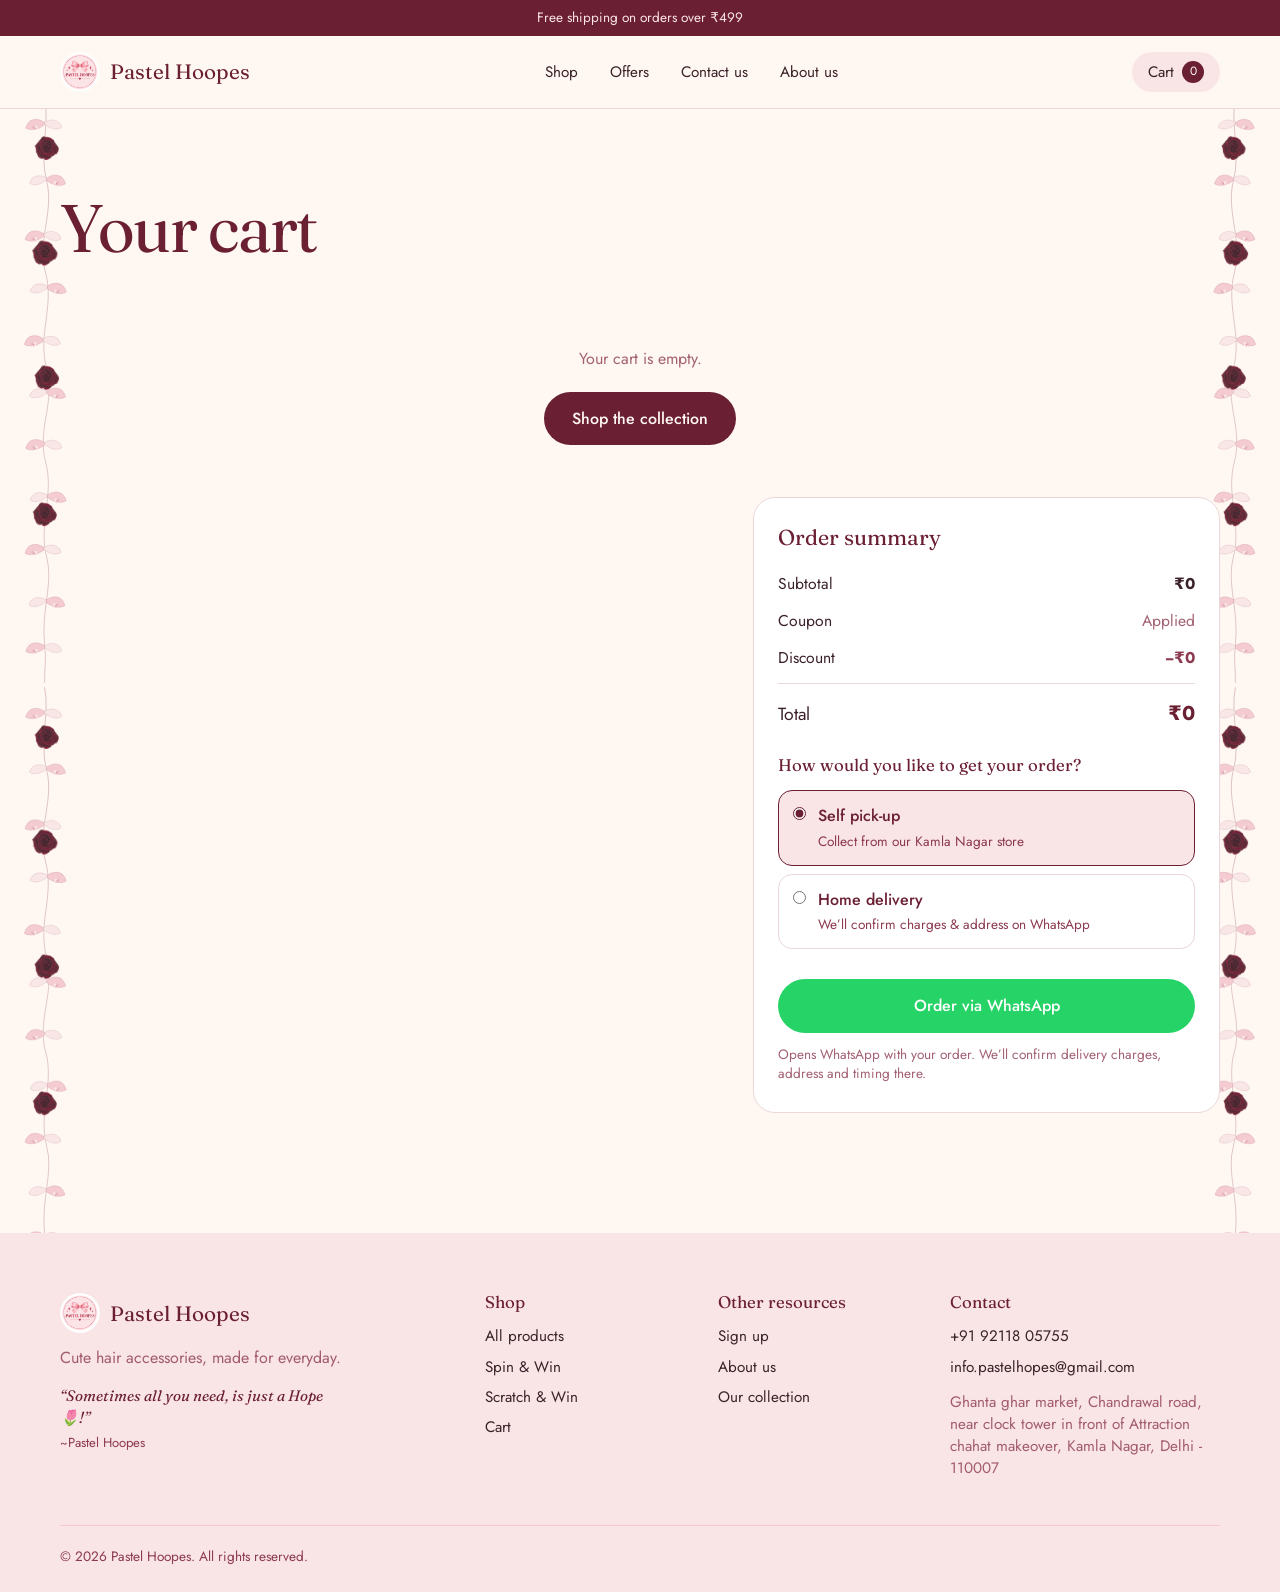
==== pages/cart.html @ f8c473ca "Cart page made" ====
<!DOCTYPE html>
<html lang="en">
<head>
  <meta charset="UTF-8">
  <meta name="viewport" content="width=device-width, initial-scale=1">
  <title>Cart | Pastel Hoopes</title>
  <meta name="description" content="Your cart — order via WhatsApp.">
  <link rel="icon" href="../public/images/logo.png">
  <link rel="preconnect" href="https://fonts.googleapis.com">
  <link rel="preconnect" href="https://fonts.gstatic.com" crossorigin>
  <link href="https://fonts.googleapis.com/css2?family=Fraunces:ital,opsz,wght@0,9..144,400;0,9..144,600;1,9..144,400&family=Jost:wght@400;500&display=swap" rel="stylesheet">
  <link rel="stylesheet" href="../css/style.css">
  <link rel="stylesheet" href="../css/decor.css">
</head>
<body>

  <div class="topbar" aria-live="polite">
    <div class="topbar-track">
      <span class="topbar-msg is-active">Free shipping on orders over ₹499</span>
      <span class="topbar-msg">Buy products worth ₹399, Get 1 Free product</span>
    </div>
  </div>

  <header class="nav">
    <div class="container nav-inner">
      <a href="products.html" class="brand"><img src="../public/images/logo.png" alt="Pastel Hoopes logo"><span>Pastel Hoopes</span></a>
      <nav id="menu" class="menu" aria-label="Main">
        <a href="products.html#shop">Shop</a>
        <a href="products.html#offers">Offers</a>
        <a href="products.html#contact">Contact us</a>
        <a href="products.html#about">About us</a>
      </nav>
      <div class="nav-actions">
        <a href="cart.html" class="cart-link" aria-label="Cart" aria-current="page">Cart <span id="cart-count" class="badge">0</span></a>
        <button id="menu-toggle" class="menu-toggle" aria-label="Open menu" aria-expanded="false">☰</button>
      </div>
    </div>
  </header>

  <main>
    <section class="section cart-page">
      <div class="container" id="cart-root">
        <div class="section-head">
          <h1>Your cart</h1>
        </div>

        <!-- EMPTY -->
        <div id="cart-empty" class="cart-empty" hidden>
          <p class="muted">Your cart is empty.</p>
          <a href="products.html#shop" class="btn btn-primary">Shop the collection</a>
        </div>

        <!-- FILLED -->
        <div id="cart-filled" class="cart-layout" hidden>
          <div class="cart-list-wrap">
            <div id="cart-items" class="cart-items"></div>
          </div>

          <aside class="cart-summary">
            <h2>Order summary</h2>

            <div class="summary-row">
              <span>Subtotal</span>
              <strong id="cart-subtotal">₹0</strong>
            </div>
            <div class="summary-row" id="cart-coupon-row" hidden>
              <span>Coupon <em id="cart-coupon-code"></em></span>
              <span class="muted">Applied</span>
            </div>
            <div class="summary-row summary-discount" id="cart-discount-row" hidden>
              <span>Discount</span>
              <strong id="cart-discount">−₹0</strong>
            </div>
            <div class="summary-row summary-total">
              <span>Total</span>
              <strong id="cart-total">₹0</strong>
            </div>

            <fieldset class="fulfillment">
              <legend>How would you like to get your order?</legend>
              <label class="fulfill-option">
                <input type="radio" name="fulfillment" value="pickup" checked>
                <span>
                  <strong>Self pick-up</strong>
                  <small>Collect from our Kamla Nagar store</small>
                </span>
              </label>
              <label class="fulfill-option">
                <input type="radio" name="fulfillment" value="delivery">
                <span>
                  <strong>Home delivery</strong>
                  <small>We’ll confirm charges &amp; address on WhatsApp</small>
                </span>
              </label>
            </fieldset>

            <button type="button" id="order-whatsapp" class="btn btn-primary btn-wa">
              Order via WhatsApp
            </button>
            <p class="muted small cart-note">Opens WhatsApp with your order. We’ll confirm delivery charges, address and timing there.</p>
          </aside>
        </div>
      </div>
    </section>
  </main>

  <footer class="footer">
    <div class="container footer-grid">
      <div>
        <a href="products.html" class="brand"><img src="../public/images/logo.png" alt=""><span>Pastel Hoopes</span></a>
        <p class="muted">Cute hair accessories, made for everyday.</p>
        <p class="footer-quote">“Sometimes all you need, is just a Hope 🌷!” <span class="footer-quote-attr">~Pastel Hoopes</span></p>
      </div>
      <div>
        <h3>Shop</h3>
        <a href="products.html#shop">All products</a>
        <a href="products.html#offers">Spin &amp; Win</a>
        <a href="products.html#offers">Scratch &amp; Win</a>
        <a href="cart.html">Cart</a>
      </div>
      <div>
        <h3>Other resources</h3>
        <a href="products.html">Sign up</a>
        <a href="products.html#about">About us</a>
        <a href="products.html#shop">Our collection</a>
      </div>
      <div class="footer-contact">
        <h3>Contact</h3>
        <p><a href="tel:+919211805755">+91 92118 05755</a></p>
        <p><a href="mailto:info.pastelhopes@gmail.com">info.pastelhopes@gmail.com</a></p>
        <p class="muted footer-address">Ghanta ghar market, Chandrawal road, near clock tower in front of Attraction chahat makeover, Kamla Nagar, Delhi - 110007</p>
      </div>
    </div>
    <div class="container copyright">© <span id="year"></span> Pastel Hoopes. All rights reserved.</div>
  </footer>

  <script src="../js/cart.js"></script>
  <script>
  document.getElementById("year").textContent = new Date().getFullYear();
  (function () {
    var menu = document.getElementById("menu");
    var toggle = document.getElementById("menu-toggle");
    if (toggle && menu) {
      toggle.addEventListener("click", function () {
        var open = menu.classList.toggle("open");
        toggle.setAttribute("aria-expanded", open);
      });
    }
    var msgs = Array.prototype.slice.call(document.querySelectorAll(".topbar-msg"));
    if (msgs.length < 2) return;
    var i = 0;
    setInterval(function () {
      var cur = msgs[i];
      var next = msgs[(i + 1) % msgs.length];
      cur.classList.remove("is-active");
      cur.classList.add("is-leaving");
      next.classList.remove("is-leaving");
      next.classList.add("is-active");
      setTimeout(function () { cur.classList.remove("is-leaving"); }, 400);
      i = (i + 1) % msgs.length;
    }, 3500);
  })();
  </script>
</body>
</html>
---- css/style.css ----
/* ========== Pastel Hoopes: main styles ========== */
:root {
  --blush: #F9E4E6;
  --pastel: #F4C6CF;
  --cream: #FFF8F2;
  --burgundy: #6B1F33;
  --burgundy-soft: #8C3A4F;
  --text: #3B2229;
  --line: #EBD6D8;
  --radius: 22px;
  --serif: "Fraunces", Georgia, serif;
  --sans: "Jost", system-ui, sans-serif;
}
* { box-sizing: border-box; margin: 0; padding: 0; }
html { scroll-behavior: smooth; scroll-padding-top: 80px; }
body { font-family: var(--sans); background: var(--cream); color: var(--text); line-height: 1.6; -webkit-font-smoothing: antialiased; }
img { max-width: 100%; display: block; }
a { color: inherit; text-decoration: none; }
button { font: inherit; cursor: pointer; border: 0; background: none; color: inherit; }
:focus-visible { outline: 2px solid var(--burgundy); outline-offset: 3px; }
.container { width: min(1160px, 92%); margin-inline: auto; }
.section { padding: 80px 0; }
.muted { color: var(--burgundy-soft); opacity: .8; }
h1, h2, h3 { font-family: var(--serif); color: var(--burgundy); font-weight: 400; line-height: 1.15; }
h1 { font-size: clamp(2.4rem, 5.5vw, 4.2rem); letter-spacing: -.02em; }
h2 { font-size: clamp(1.7rem, 3.2vw, 2.4rem); }

/* Buttons */
.btn { display: inline-block; padding: 14px 28px; border-radius: 999px; font-weight: 500; transition: transform .2s, background .2s, color .2s; }
.btn:hover { transform: translateY(-2px); }
.btn-primary { background: var(--burgundy); color: var(--cream); }
.btn-primary:hover { background: var(--burgundy-soft); }
.btn-ghost { border: 1.5px solid var(--burgundy); color: var(--burgundy); }
.btn-ghost:hover { background: var(--burgundy); color: var(--cream); }
.btn-light { background: var(--cream); color: var(--burgundy); }

/* Top bar + nav */
.topbar {
  background: var(--burgundy); color: var(--blush); text-align: center;
  font-size: .85rem; padding: 0; height: 36px; overflow: hidden; position: relative;
}
.topbar-track { position: relative; height: 100%; }
.topbar-msg {
  position: absolute; inset: 0; display: flex; align-items: center; justify-content: center;
  padding: 0 12px; white-space: nowrap;
  transform: translateX(110%); opacity: 0; pointer-events: none;
  transition: transform .32s cubic-bezier(.25,.8,.25,1), opacity .28s ease;
}
.topbar-msg.is-active {
  transform: translateX(0); opacity: 1; pointer-events: auto;
}
.topbar-msg.is-leaving {
  transform: translateX(-110%); opacity: 0;
}
.nav { position: sticky; top: 0; z-index: 50; background: rgba(255,248,242,.9); backdrop-filter: blur(10px); border-bottom: 1px solid var(--line); }
.nav-inner { display: flex; align-items: center; justify-content: space-between; height: 72px; gap: 20px; }
.brand { display: flex; align-items: center; gap: 10px; font-family: var(--serif); font-size: 1.3rem; color: var(--burgundy); }
.brand img { width: 40px; height: 40px; border-radius: 50%; }
.menu { display: flex; gap: 32px; }
.menu a { position: relative; font-size: .95rem; }
.menu a::after { content: ""; position: absolute; left: 0; bottom: -4px; width: 0; height: 1.5px; background: var(--burgundy); transition: width .25s; }
.menu a:hover::after { width: 100%; }
.nav-actions { display: flex; align-items: center; gap: 12px; }
.cart-link { display: flex; align-items: center; gap: 8px; padding: 8px 16px; border-radius: 999px; background: var(--blush); font-size: .95rem; }
.badge { background: var(--burgundy); color: var(--cream); font-size: .75rem; min-width: 22px; height: 22px; border-radius: 999px; display: grid; place-items: center; }
.menu-toggle { display: none; font-size: 1.5rem; color: var(--burgundy); }

/* Hero */
.hero { background: linear-gradient(180deg, var(--blush), var(--cream)); padding: 90px 0 70px; overflow: hidden; }
.hero-grid { display: grid; grid-template-columns: 1.2fr .8fr; gap: 50px; align-items: center; }
.lead { font-size: 1.15rem; max-width: 480px; margin: 22px 0 32px; }
.hero-cta { display: flex; flex-wrap: wrap; gap: 14px; }
.hero-art img { width: min(380px, 100%); margin-inline: auto; border-radius: 50%; box-shadow: 0 30px 60px rgba(107,31,51,.15); animation: float 6s ease-in-out infinite; }
@keyframes float { 50% { transform: translateY(-12px); } }

/* Spin banner */
.spin-banner { padding: 10px 0 0; }
.spin-inner { display: flex; align-items: center; gap: 28px; background: var(--burgundy); color: var(--cream); border-radius: 30px; padding: 36px 44px; }
.spin-inner h2 { color: var(--cream); margin-bottom: 6px; }
.spin-text { flex: 1; max-width: 560px; }
.spin-text p { color: var(--blush); }
.wheel-icon { width: 84px; height: 84px; flex-shrink: 0; border-radius: 50%; border: 4px solid var(--cream);
  background: conic-gradient(var(--pastel) 0 25%, var(--cream) 0 50%, var(--blush) 0 75%, var(--burgundy-soft) 0); animation: spin 10s linear infinite; }
@keyframes spin { to { transform: rotate(360deg); } }

/* Filters + grid */
.section-head { display: flex; justify-content: space-between; align-items: baseline; flex-wrap: wrap; gap: 8px; margin-bottom: 24px; }
.filters { display: flex; flex-wrap: wrap; gap: 10px; margin-bottom: 36px; }
.chip { padding: 10px 22px; border-radius: 999px; border: 1.5px solid var(--line); background: #fff; font-size: .95rem; transition: all .2s; }
.chip:hover { border-color: var(--burgundy); }
.chip.active { background: var(--burgundy); border-color: var(--burgundy); color: var(--cream); }
.grid { display: grid; grid-template-columns: repeat(4, 1fr); gap: 28px; }
.card { background: #fff; border-radius: var(--radius); overflow: hidden; border: 1px solid var(--line); display: flex; flex-direction: column; transition: transform .3s, box-shadow .3s; }
.card:hover { transform: translateY(-4px); box-shadow: 0 18px 40px rgba(107,31,51,.1); }
.card-img { aspect-ratio: 1; background: var(--blush); overflow: hidden; position: relative; }
.card-img img { width: 100%; height: 100%; object-fit: cover; transition: transform .5s; }
.card:hover .card-img img { transform: scale(1.05); }
.tag { position: absolute; top: 12px; left: 12px; background: var(--cream); color: var(--burgundy); font-size: .75rem; padding: 4px 12px; border-radius: 999px; }
.card-body { padding: 18px 20px 20px; display: flex; flex-direction: column; gap: 4px; flex: 1; }
.card-cat { font-size: .8rem; color: var(--burgundy-soft); }
.card-name { font-family: var(--serif); font-size: 1.1rem; color: var(--burgundy); }
.card-foot { display: flex; align-items: center; justify-content: space-between; margin-top: auto; padding-top: 12px; }
.price { font-weight: 500; font-size: 1.05rem; }
.add-btn { padding: 9px 18px; border-radius: 999px; background: var(--blush); color: var(--burgundy); font-size: .9rem; transition: all .2s; }
.add-btn:hover { background: var(--burgundy); color: var(--cream); }
.add-btn.added { background: var(--burgundy); color: var(--cream); }

/* Offer */
.offer-wrap { padding-top: 20px; }
.offer { background: var(--blush); border-radius: 30px; padding: 56px; display: flex; align-items: center; justify-content: space-between; gap: 30px; flex-wrap: wrap; }
.offer p { margin-top: 10px; max-width: 520px; }
.offer strong { background: var(--cream); padding: 2px 10px; border-radius: 8px; color: var(--burgundy); }

/* Footer */
.footer { background: var(--blush); padding: 60px 0 24px; margin-top: 40px; }
.footer-grid { display: grid; grid-template-columns: 2fr 1fr 1fr 1.4fr; gap: 40px; }
.footer-contact p { margin-bottom: 6px; font-size: .95rem; }
.footer-address { font-size: .88rem; line-height: 1.45; }
.footer-grid h3 { font-size: 1.05rem; margin-bottom: 12px; }
.footer-grid a:not(.brand) { display: block; margin-bottom: 6px; font-size: .95rem; }
.footer-grid a:not(.brand):hover { color: var(--burgundy); text-decoration: underline; }
.footer .muted { margin-top: 12px; }
.copyright { margin-top: 40px; padding-top: 20px; border-top: 1px solid var(--pastel); font-size: .85rem; color: var(--burgundy-soft); }

/* Toast */
.toast { position: fixed; bottom: 24px; left: 50%; transform: translate(-50%, 30px); background: var(--burgundy); color: var(--cream); padding: 12px 24px; border-radius: 999px; opacity: 0; pointer-events: none; transition: all .3s; z-index: 100; }
.toast.show { opacity: 1; transform: translate(-50%, 0); }

/* Responsive */
@media (max-width: 960px) { .grid { grid-template-columns: repeat(3, 1fr); } }
@media (max-width: 720px) {
  .grid { grid-template-columns: repeat(2, 1fr); gap: 16px; }
  .hero { padding: 56px 0 40px; }
  .hero-grid { grid-template-columns: 1fr; }
  .hero-art { order: -1; }
  .hero-art img { width: 160px; }
  .menu { display: none; position: absolute; top: 72px; left: 0; right: 0; flex-direction: column; gap: 0; background: var(--cream); border-bottom: 1px solid var(--line); padding: 8px 4%; }
  .menu.open { display: flex; }
  .menu a { padding: 14px 0; }
  .menu-toggle { display: block; }
  .spin-inner { flex-direction: column; text-align: center; padding: 32px 24px; }
  .offer { padding: 36px 26px; }
  .footer-grid { grid-template-columns: 1fr 1fr; }
  .footer-grid > div:first-child { grid-column: 1 / -1; }
  .card-foot { flex-direction: column; align-items: stretch; gap: 10px; }
  .section { padding: 56px 0; }
}
@media (prefers-reduced-motion: reduce) { * { animation: none !important; transition: none !important; } html { scroll-behavior: auto; } }

/* About + Contact */
.info-grid { display: grid; grid-template-columns: 1fr 1.4fr; gap: 40px; align-items: start; }
.contact { background: var(--blush); }
.contact-cards { display: grid; grid-template-columns: repeat(3, 1fr); gap: 20px; margin-top: 28px; }
.contact-cards > div { background: var(--cream); border-radius: var(--radius); padding: 28px; }
.contact-cards h3 { font-size: 1.05rem; margin-bottom: 8px; }
.contact-cards a:hover { text-decoration: underline; color: var(--burgundy); }
@media (max-width: 720px) { .info-grid, .contact-cards { grid-template-columns: 1fr; } }

/* Nav sign-up button */
.nav-signup { padding: 9px 22px; border: 0; font-size: .95rem; }
@media (max-width: 520px) { .brand span { display: none; } .nav-signup { padding: 8px 16px; } .nav-actions { gap: 8px; } }

/* ===== Hero artwork: flowers (left) + hair products (right) ===== */
.hero .hero-art { position: relative; width: 100%; aspect-ratio: 666 / 520; }
.hero .hero-art img { display: none; }   /* logo removed from the hero (it's still in the navbar and footer) */
.hero .hero-art::before { content: ""; position: absolute; z-index: 2; left: 4%; right: auto; top: auto; bottom: 0; height: 100%; aspect-ratio: 705 / 1100; /* flowers */
  background: url("../public/images/burgundy-flowers.png") center bottom / contain no-repeat;
  transform-origin: 50% 100%; animation: sway 8s ease-in-out infinite; }
.hero .hero-art::after { content: ""; position: absolute; z-index: 0; right: 0; left: 20%; bottom: 10%; width: 90%; aspect-ratio: 900 / 401; /* products */
  background: url("../public/images/hair-products.png") center / contain no-repeat; filter: drop-shadow(0 14px 22px rgba(107,31,51,.18)); }
@keyframes sway { 50% { transform: rotate(2.5deg); } }

@media (min-width: 961px) {
  .hero-grid { grid-template-columns: 1fr 1.5fr; }
  .hero h1 { font-size: clamp(2.3rem, 4.2vw, 3.7rem); }
}
@media (max-width: 960px) {
  .hero-grid { grid-template-columns: 1fr; }
  .hero .hero-art { order: -1; max-width: 560px; margin-inline: auto; }
}


/* Qty stepper on product cards */
.qty-stepper {
  display: inline-flex; align-items: center; gap: 0;
  border: 1.5px solid var(--burgundy); border-radius: 999px; overflow: hidden;
  background: var(--cream);
}
.qty-btn {
  width: 34px; height: 34px; display: grid; place-items: center;
  font-size: 1.15rem; line-height: 1; color: var(--burgundy); font-weight: 500;
  transition: background .15s, color .15s;
}
.qty-btn:hover { background: var(--burgundy); color: var(--cream); }
.qty-val {
  min-width: 28px; text-align: center; font-weight: 500; font-size: .95rem;
  color: var(--burgundy); padding: 0 2px;
}

/* ========== Cart page ========== */
.cart-page h1 { margin-bottom: 8px; }
.cart-empty { text-align: center; padding: 48px 16px 24px; }
.cart-empty .btn { margin-top: 20px; }

.cart-layout {
  display: grid;
  grid-template-columns: 1.4fr 1fr;
  gap: 40px;
  align-items: start;
  margin-top: 28px;
}

.cart-items { display: flex; flex-direction: column; gap: 16px; }

.cart-item {
  display: grid;
  grid-template-columns: 96px 1fr;
  gap: 16px;
  padding: 16px;
  background: #fff;
  border: 1px solid var(--line);
  border-radius: var(--radius);
}
.cart-item-img {
  width: 96px; height: 96px; border-radius: 16px; overflow: hidden;
  background: var(--blush);
}
.cart-item-img img { width: 100%; height: 100%; object-fit: cover; }
.cart-item-name {
  font-family: var(--serif); font-size: 1.05rem; font-weight: 400;
  color: var(--burgundy); line-height: 1.3; margin-bottom: 4px;
}
.cart-item-unit { font-size: .9rem; color: var(--burgundy-soft); margin-bottom: 10px; }
.cart-item-row {
  display: flex; align-items: center; gap: 14px; flex-wrap: wrap;
}
.cart-item-line { font-weight: 500; color: var(--text); margin-left: auto; }
.cart-remove {
  font-size: .85rem; color: var(--burgundy-soft); text-decoration: underline;
  padding: 4px 0;
}
.cart-remove:hover { color: var(--burgundy); }

.cart-summary {
  background: #fff;
  border: 1px solid var(--line);
  border-radius: var(--radius);
  padding: 28px 24px;
  position: sticky; top: 96px;
}
.cart-summary h2 {
  font-size: 1.35rem; margin-bottom: 20px;
}
.summary-row {
  display: flex; justify-content: space-between; align-items: baseline;
  gap: 12px; margin-bottom: 12px; font-size: .98rem;
}
.summary-row em { font-style: normal; font-size: .85rem; color: var(--burgundy-soft); }
.summary-discount strong { color: var(--burgundy-soft); }
.summary-total {
  margin-top: 8px; padding-top: 14px;
  border-top: 1px solid var(--line);
  font-size: 1.1rem;
}
.summary-total strong { color: var(--burgundy); font-size: 1.25rem; }

.fulfillment {
  border: 0; margin: 22px 0 18px; padding: 0;
}
.fulfillment legend {
  font-family: var(--serif); color: var(--burgundy);
  font-size: 1.05rem; margin-bottom: 12px;
}
.fulfill-option {
  display: flex; gap: 12px; align-items: flex-start;
  padding: 12px 14px; margin-bottom: 8px;
  border: 1.5px solid var(--line); border-radius: 14px;
  cursor: pointer; transition: border-color .15s, background .15s;
}
.fulfill-option:has(input:checked) {
  border-color: var(--burgundy); background: var(--blush);
}
.fulfill-option input { margin-top: 4px; accent-color: var(--burgundy); }
.fulfill-option strong { display: block; color: var(--burgundy); font-weight: 500; }
.fulfill-option small { display: block; color: var(--burgundy-soft); font-size: .85rem; margin-top: 2px; }

.btn-wa {
  width: 100%; text-align: center; margin-top: 4px;
  background: #25D366; color: #fff;
}
.btn-wa:hover { background: #1ebe57; color: #fff; }
.cart-note { margin-top: 12px; line-height: 1.45; }
.small { font-size: .85rem; }

@media (max-width: 860px) {
  .cart-layout { grid-template-columns: 1fr; }
  .cart-summary { position: static; }
}
@media (max-width: 520px) {
  .cart-item { grid-template-columns: 72px 1fr; gap: 12px; padding: 12px; }
  .cart-item-img { width: 72px; height: 72px; }
  .cart-item-line { margin-left: 0; width: 100%; }
}


.footer-quote {
  margin-top: 14px;
  font-family: var(--serif);
  font-style: italic;
  font-size: .95rem;
  color: var(--burgundy);
  line-height: 1.45;
  max-width: 280px;
}
.footer-quote-attr {
  display: block;
  margin-top: 4px;
  font-style: normal;
  font-family: var(--sans);
  font-size: .82rem;
  color: var(--burgundy-soft);
}

/* Hope quote between banners and collection */
.hope-quote {
  padding: 36px 0 8px;
  text-align: center;
}
.hope-quote-text {
  font-family: var(--serif);
  font-style: italic;
  font-size: clamp(1.15rem, 2.4vw, 1.55rem);
  color: var(--burgundy);
  line-height: 1.5;
  max-width: 34em;
  margin-inline: auto;
  opacity: .92;
}

/* Custom order “magic” card */
.custom-magic-wrap { padding-top: 24px; padding-bottom: 24px; }
.custom-magic {
  position: relative;
  overflow: hidden;
  border-radius: 28px;
  padding: clamp(32px, 5vw, 52px) clamp(24px, 4vw, 48px);
  background:
    radial-gradient(ellipse 80% 120% at 100% 0%, rgba(244,198,207,.55), transparent 55%),
    radial-gradient(ellipse 70% 100% at 0% 100%, rgba(107,31,51,.12), transparent 50%),
    linear-gradient(145deg, #FFF8F2 0%, #F9E4E6 45%, #F4C6CF 100%);
  border: 1px solid rgba(140,58,79,.18);
  box-shadow:
    0 18px 40px rgba(107,31,51,.1),
    inset 0 1px 0 rgba(255,255,255,.65);
  text-align: center;
}
.custom-magic-glow {
  position: absolute;
  width: 220px; height: 220px;
  right: -40px; top: -60px;
  border-radius: 50%;
  background: radial-gradient(circle, rgba(255,248,242,.9), transparent 70%);
  pointer-events: none;
}
.custom-magic-content { position: relative; z-index: 1; max-width: 520px; margin-inline: auto; }
.custom-magic-eyebrow {
  display: inline-block;
  font-size: .78rem;
  letter-spacing: .14em;
  text-transform: uppercase;
  color: var(--burgundy-soft);
  margin-bottom: 12px;
  font-weight: 500;
}
.custom-magic h2 {
  font-size: clamp(1.6rem, 3.2vw, 2.15rem);
  margin-bottom: 14px;
}
.custom-magic-lead {
  color: var(--text);
  opacity: .85;
  font-size: 1.05rem;
  line-height: 1.55;
  margin-bottom: 26px;
}
.btn-magic {
  display: inline-block;
  padding: 14px 32px;
  border-radius: 999px;
  font-weight: 500;
  background: linear-gradient(135deg, #6B1F33 0%, #8C3A4F 55%, #9B4A5C 100%);
  color: var(--cream);
  box-shadow: 0 10px 24px rgba(107,31,51,.28);
  transition: transform .2s, box-shadow .2s;
}
.btn-magic:hover {
  transform: translateY(-3px);
  box-shadow: 0 14px 28px rgba(107,31,51,.34);
  color: var(--cream);
}
---- css/decor.css ----
/* ========== Side décor — botanical border ==========
   Leaf + bloom clusters + burgundy roses in the gutters.
   Left scrolls continuously down, right continuously up. */
:root {
  --decor-container: 1160px;
  --decor-w: clamp(72px, calc((100vw - var(--decor-container)) / 2 - 20px), 200px);
  --decor-x: max(8px, calc(((100vw - var(--decor-container)) / 2 - var(--decor-w)) / 2));
}

body {
  position: relative;
  overflow-x: hidden;
}

@media (min-width: 1240px) {
  body::before,
  body::after {
    content: "";
    position: fixed;
    z-index: 0;
    pointer-events: none;
    top: 96px;
    /* tall strip so we can translate half and loop seamlessly */
    height: 300vh;
    width: var(--decor-w);
    background-repeat: repeat-y;
    background-size: 100% auto;
    background-position: center top;
    opacity: 0.9;
    will-change: transform;
  }

  /* LEFT — continuous downward motion */
  body::before {
    left: var(--decor-x);
    background-image: url("../public/images/decor/vine-left.svg");
    animation: decor-down 55s linear infinite;
  }

  /* RIGHT — continuous upward motion */
  body::after {
    right: var(--decor-x);
    background-image: url("../public/images/decor/vine-right.svg");
    animation: decor-up 55s linear infinite;
  }
}

/* translate by half the strip height → one clean cycle with repeat-y */
@keyframes decor-down {
  from { transform: translate3d(0, -50%, 0); }
  to   { transform: translate3d(0, 0, 0); }
}

@keyframes decor-up {
  from { transform: translate3d(0, 0, 0); }
  to   { transform: translate3d(0, -50%, 0); }
}

main,
.nav,
.topbar,
footer,
.modal,
.overlay {
  position: relative;
  z-index: 1;
}
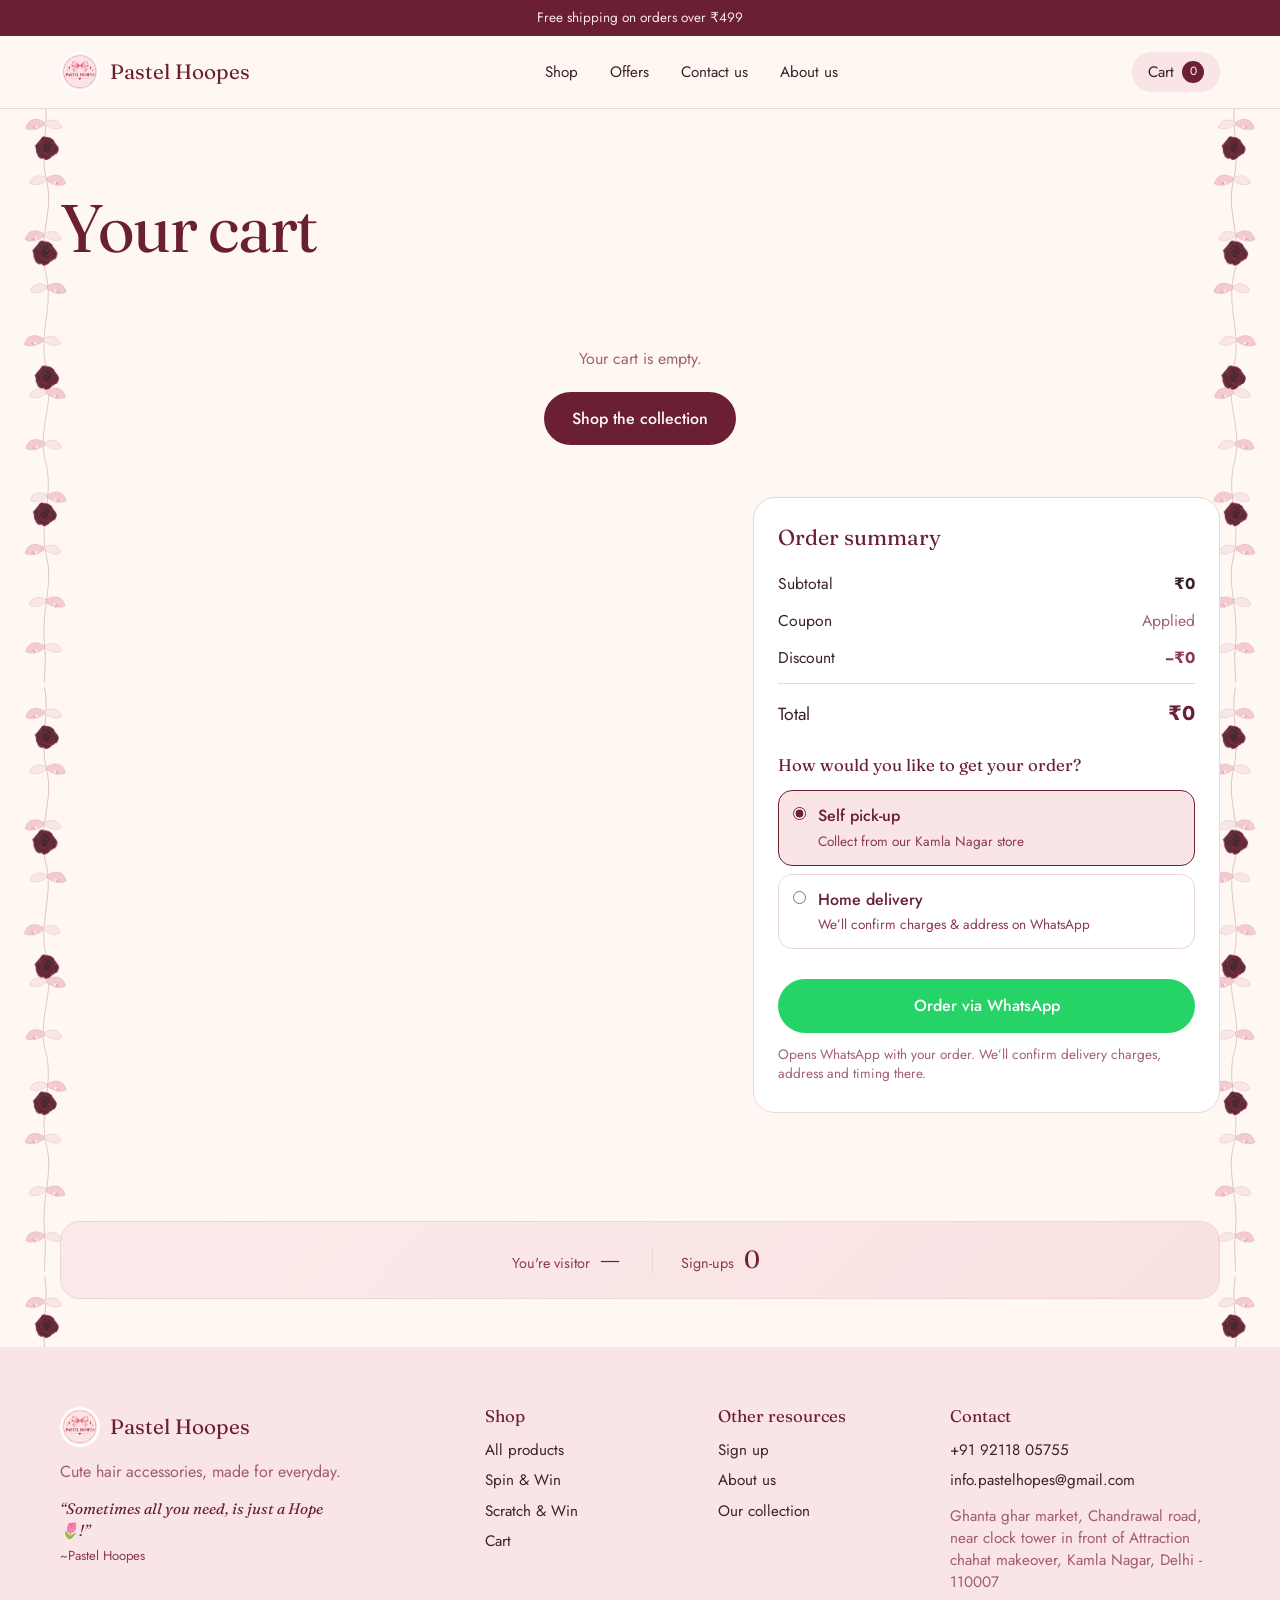
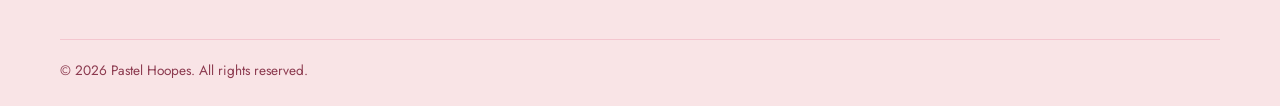
==== commit 248c055a: "Setting up discount system" ====
--- a/pages/cart.html
+++ b/pages/cart.html
@@ -104,6 +104,22 @@
     </section>
   </main>
 
+
+  <!-- Traction stats (hackathon / analytics) -->
+  <section class="site-stats" aria-label="Site traction">
+    <div class="container site-stats-inner">
+      <div class="stat-pill">
+        <span class="stat-label">You're visitor</span>
+        <strong class="stat-num" id="stat-visitors">—</strong>
+      </div>
+      <div class="stat-divider" aria-hidden="true"></div>
+      <div class="stat-pill">
+        <span class="stat-label">Sign-ups</span>
+        <strong class="stat-num" id="stat-signups">—</strong>
+      </div>
+    </div>
+  </section>
+
   <footer class="footer">
     <div class="container footer-grid">
       <div>
@@ -135,6 +151,7 @@
   </footer>
 
   <script src="../js/cart.js"></script>
+  <script src="../js/stats.js"></script>
   <script>
   document.getElementById("year").textContent = new Date().getFullYear();
   (function () {
--- a/css/style.css
+++ b/css/style.css
@@ -14,6 +14,16 @@
 * { box-sizing: border-box; margin: 0; padding: 0; }
 html { scroll-behavior: smooth; scroll-padding-top: 80px; }
 body { font-family: var(--sans); background: var(--cream); color: var(--text); line-height: 1.6; -webkit-font-smoothing: antialiased; }
+/* Custom text selection */
+::selection {
+  background: var(--burgundy);
+  color: var(--cream);
+}
+::-moz-selection {
+  background: var(--burgundy);
+  color: var(--cream);
+}
+
 img { max-width: 100%; display: block; }
 a { color: inherit; text-decoration: none; }
 button { font: inherit; cursor: pointer; border: 0; background: none; color: inherit; }
@@ -52,8 +62,8 @@
 .topbar-msg.is-leaving {
   transform: translateX(-110%); opacity: 0;
 }
-.nav { position: sticky; top: 0; z-index: 50; background: rgba(255,248,242,.9); backdrop-filter: blur(10px); border-bottom: 1px solid var(--line); }
-.nav-inner { display: flex; align-items: center; justify-content: space-between; height: 72px; gap: 20px; }
+.nav { position: sticky; top: 0; z-index: 300; background: rgba(255,248,242,.95); backdrop-filter: blur(10px); border-bottom: 1px solid var(--line); isolation: isolate; }
+.nav-inner { display: flex; align-items: center; justify-content: space-between; height: 72px; gap: 20px; position: relative; }
 .brand { display: flex; align-items: center; gap: 10px; font-family: var(--serif); font-size: 1.3rem; color: var(--burgundy); }
 .brand img { width: 40px; height: 40px; border-radius: 50%; }
 .menu { display: flex; gap: 32px; }
@@ -69,7 +79,16 @@
 .hero { background: linear-gradient(180deg, var(--blush), var(--cream)); padding: 90px 0 70px; overflow: hidden; }
 .hero-grid { display: grid; grid-template-columns: 1.2fr .8fr; gap: 50px; align-items: center; }
 .lead { font-size: 1.15rem; max-width: 480px; margin: 22px 0 32px; }
-.hero-cta { display: flex; flex-wrap: wrap; gap: 14px; }
+.hero-cta {
+  display: flex;
+  flex-direction: column;
+  align-items: center; /* centers Customize under the row */
+  gap: 14px;
+  width: fit-content;
+  max-width: 100%;
+}
+.hero-cta-row { display: flex; flex-wrap: wrap; gap: 14px; justify-content: center; }
+.hero-cta .btn-magic-hero { /* sits centered below the two buttons */ }
 .hero-art img { width: min(380px, 100%); margin-inline: auto; border-radius: 50%; box-shadow: 0 30px 60px rgba(107,31,51,.15); animation: float 6s ease-in-out infinite; }
 @keyframes float { 50% { transform: translateY(-12px); } }
 
@@ -134,10 +153,28 @@
   .hero-grid { grid-template-columns: 1fr; }
   .hero-art { order: -1; }
   .hero-art img { width: 160px; }
-  .menu { display: none; position: absolute; top: 72px; left: 0; right: 0; flex-direction: column; gap: 0; background: var(--cream); border-bottom: 1px solid var(--line); padding: 8px 4%; }
+  .menu {
+    display: none;
+    position: absolute;
+    top: 100%;
+    left: 0; right: 0;
+    z-index: 400;
+    flex-direction: column;
+    gap: 0;
+    background: var(--cream);
+    border-bottom: 1px solid var(--line);
+    padding: 8px 4%;
+    box-shadow: 0 12px 28px rgba(107,31,51,.12);
+  }
   .menu.open { display: flex; }
   .menu a { padding: 14px 0; }
-  .menu-toggle { display: block; }
+  .menu-toggle { display: block; position: relative; z-index: 401; }
+
+  .hero-cta { gap: 12px; width: 100%; align-items: center; }
+  .hero-cta-row { width: 100%; justify-content: center; gap: 10px; }
+  .hero-cta .btn { padding: 11px 18px; font-size: .88rem; }
+  .hero-cta .btn-magic-hero { padding: 11px 22px; font-size: .88rem; }
+
   .spin-inner { flex-direction: column; text-align: center; padding: 32px 24px; }
   .offer { padding: 36px 26px; }
   .footer-grid { grid-template-columns: 1fr 1fr; }
@@ -338,63 +375,246 @@
 }
 
 /* Custom order “magic” card */
-.custom-magic-wrap { padding-top: 24px; padding-bottom: 24px; }
+.custom-magic-wrap { padding-top: 28px; padding-bottom: 28px; }
 .custom-magic {
   position: relative;
   overflow: hidden;
   border-radius: 28px;
-  padding: clamp(32px, 5vw, 52px) clamp(24px, 4vw, 48px);
+  padding: clamp(40px, 6vw, 64px) clamp(28px, 8vw, 72px);
   background:
-    radial-gradient(ellipse 80% 120% at 100% 0%, rgba(244,198,207,.55), transparent 55%),
-    radial-gradient(ellipse 70% 100% at 0% 100%, rgba(107,31,51,.12), transparent 50%),
-    linear-gradient(145deg, #FFF8F2 0%, #F9E4E6 45%, #F4C6CF 100%);
-  border: 1px solid rgba(140,58,79,.18);
+    radial-gradient(ellipse 90% 80% at 100% -10%, rgba(255,248,242,.95), transparent 50%),
+    radial-gradient(ellipse 70% 90% at -5% 110%, rgba(140,58,79,.14), transparent 55%),
+    linear-gradient(145deg, #FFF8F2 0%, #F9E4E6 42%, #F4C6CF 100%);
+  border: 1px solid rgba(140,58,79,.2);
   box-shadow:
-    0 18px 40px rgba(107,31,51,.1),
-    inset 0 1px 0 rgba(255,255,255,.65);
+    0 20px 48px rgba(107,31,51,.12),
+    inset 0 1px 0 rgba(255,255,255,.7);
   text-align: center;
 }
 .custom-magic-glow {
   position: absolute;
-  width: 220px; height: 220px;
-  right: -40px; top: -60px;
+  width: 280px; height: 280px;
+  right: -50px; top: -80px;
   border-radius: 50%;
-  background: radial-gradient(circle, rgba(255,248,242,.9), transparent 70%);
+  background: radial-gradient(circle, rgba(255,255,255,.75), transparent 68%);
   pointer-events: none;
-}
-.custom-magic-content { position: relative; z-index: 1; max-width: 520px; margin-inline: auto; }
+  animation: magic-glow-pulse 5s ease-in-out infinite;
+}
+@keyframes magic-glow-pulse {
+  0%, 100% { opacity: .7; transform: scale(1); }
+  50% { opacity: 1; transform: scale(1.08); }
+}
+
+/* Side sparkle / bloom décor */
+.magic-side {
+  position: absolute;
+  top: 0; bottom: 0;
+  width: 72px;
+  pointer-events: none;
+  display: flex;
+  flex-direction: column;
+  align-items: center;
+  justify-content: center;
+  gap: 28px;
+}
+.magic-side-l { left: 10px; }
+.magic-side-r { right: 10px; }
+.magic-sparkle {
+  font-size: 14px;
+  color: var(--burgundy);
+  opacity: .35;
+  animation: sparkle-twinkle 2.8s ease-in-out infinite;
+}
+.magic-side-r .magic-sparkle { animation-delay: .6s; }
+.magic-sparkle.s2 { font-size: 11px; opacity: .28; animation-delay: 1.1s; }
+.magic-sparkle.s3 { font-size: 13px; opacity: .32; animation-delay: 1.8s; }
+@keyframes sparkle-twinkle {
+  0%, 100% { opacity: .22; transform: scale(.85) rotate(0deg); }
+  50% { opacity: .55; transform: scale(1.15) rotate(12deg); }
+}
+.magic-bloom {
+  width: 36px; height: 36px;
+  border-radius: 50%;
+  background:
+    radial-gradient(circle at 40% 35%, #F9E4E6 0%, #F4C6CF 45%, #8C3A4F 100%);
+  box-shadow: 0 0 0 6px rgba(244,198,207,.25);
+  opacity: .7;
+  animation: bloom-breathe 4s ease-in-out infinite;
+}
+.magic-side-r .magic-bloom { animation-delay: 1.2s; }
+@keyframes bloom-breathe {
+  0%, 100% { transform: scale(1); opacity: .55; }
+  50% { transform: scale(1.12); opacity: .85; }
+}
+
+.custom-magic-content {
+  position: relative;
+  z-index: 1;
+  max-width: 480px;
+  margin-inline: auto;
+}
 .custom-magic-eyebrow {
   display: inline-block;
   font-size: .78rem;
-  letter-spacing: .14em;
+  letter-spacing: .16em;
   text-transform: uppercase;
   color: var(--burgundy-soft);
-  margin-bottom: 12px;
+  margin-bottom: 14px;
   font-weight: 500;
 }
-.custom-magic h2 {
-  font-size: clamp(1.6rem, 3.2vw, 2.15rem);
+
+/* Title with soft light reflection sweep */
+.magic-title {
+  font-size: clamp(1.65rem, 3.4vw, 2.25rem);
   margin-bottom: 14px;
-}
+  position: relative;
+}
+.magic-title span {
+  display: inline-block;
+  background: linear-gradient(
+    105deg,
+    var(--burgundy) 0%,
+    var(--burgundy) 38%,
+    #c4788a 48%,
+    #fff8f2 52%,
+    #c4788a 56%,
+    var(--burgundy) 66%,
+    var(--burgundy) 100%
+  );
+  background-size: 220% 100%;
+  -webkit-background-clip: text;
+  background-clip: text;
+  color: transparent;
+  -webkit-text-fill-color: transparent;
+  animation: title-shine 4.5s ease-in-out infinite;
+}
+@keyframes title-shine {
+  0%, 100% { background-position: 100% 50%; }
+  45%, 55% { background-position: 0% 50%; }
+}
+
 .custom-magic-lead {
   color: var(--text);
-  opacity: .85;
+  opacity: .88;
   font-size: 1.05rem;
   line-height: 1.55;
-  margin-bottom: 26px;
-}
+  margin-bottom: 28px;
+}
+
+/* Magic button — jump + shimmer */
 .btn-magic {
-  display: inline-block;
-  padding: 14px 32px;
+  position: relative;
+  display: inline-flex;
+  align-items: center;
+  justify-content: center;
+  padding: 15px 36px;
   border-radius: 999px;
   font-weight: 500;
-  background: linear-gradient(135deg, #6B1F33 0%, #8C3A4F 55%, #9B4A5C 100%);
-  color: var(--cream);
-  box-shadow: 0 10px 24px rgba(107,31,51,.28);
-  transition: transform .2s, box-shadow .2s;
+  font-size: 1rem;
+  overflow: hidden;
+  background: linear-gradient(135deg, #6B1F33 0%, #8C3A4F 50%, #9B4A5C 100%);
+  color: var(--cream) !important;
+  box-shadow:
+    0 10px 28px rgba(107,31,51,.32),
+    0 0 0 0 rgba(244,198,207,.5);
+  animation: magic-jump 2.6s ease-in-out infinite;
+  transition: box-shadow .25s, transform .2s;
+}
+.btn-magic-label { position: relative; z-index: 2; }
+.btn-magic-shine {
+  position: absolute;
+  inset: 0;
+  z-index: 1;
+  background: linear-gradient(
+    115deg,
+    transparent 0%,
+    transparent 40%,
+    rgba(255,255,255,.45) 50%,
+    transparent 60%,
+    transparent 100%
+  );
+  background-size: 220% 100%;
+  animation: btn-shimmer 2.4s ease-in-out infinite;
+  pointer-events: none;
+}
+@keyframes btn-shimmer {
+  0% { background-position: 120% 0; }
+  100% { background-position: -120% 0; }
+}
+@keyframes magic-jump {
+  0%, 100% { transform: translateY(0); box-shadow: 0 10px 28px rgba(107,31,51,.32); }
+  40% { transform: translateY(-5px); box-shadow: 0 16px 32px rgba(107,31,51,.38); }
+  55% { transform: translateY(-2px); }
 }
 .btn-magic:hover {
-  transform: translateY(-3px);
-  box-shadow: 0 14px 28px rgba(107,31,51,.34);
-  color: var(--cream);
-}
+  animation: none;
+  transform: translateY(-4px) scale(1.04);
+  box-shadow:
+    0 16px 36px rgba(107,31,51,.4),
+    0 0 24px rgba(244,198,207,.55);
+  color: var(--cream) !important;
+}
+.btn-magic:hover .btn-magic-shine {
+  animation-duration: 1.1s;
+}
+
+@media (max-width: 640px) {
+  .magic-side { width: 40px; gap: 18px; }
+  .magic-side-l { left: 4px; }
+  .magic-side-r { right: 4px; }
+  .magic-bloom { width: 22px; height: 22px; box-shadow: 0 0 0 4px rgba(244,198,207,.22); }
+  .magic-sparkle { font-size: 10px; }
+  .custom-magic { padding-inline: 48px; }
+}
+
+
+
+/* Hero Customize button — same magic motion, sized for the CTA row */
+.btn-magic-hero {
+  padding: 14px 28px;
+  font-size: .95rem;
+}
+
+
+/* Traction stats bar (above footer) */
+.site-stats {
+  padding: 28px 0 8px;
+}
+.site-stats-inner {
+  display: flex;
+  align-items: center;
+  justify-content: center;
+  flex-wrap: wrap;
+  gap: 12px 28px;
+  padding: 18px 22px;
+  border-radius: 20px;
+  background: linear-gradient(135deg, rgba(249,228,230,.7), rgba(244,198,207,.45));
+  border: 1px solid var(--line);
+}
+.stat-pill {
+  display: flex;
+  align-items: baseline;
+  gap: 10px;
+}
+.stat-label {
+  font-size: .9rem;
+  color: var(--burgundy-soft);
+}
+.stat-num {
+  font-family: var(--serif);
+  font-size: 1.55rem;
+  font-weight: 400;
+  color: var(--burgundy);
+  letter-spacing: -.01em;
+  min-width: 1.5ch;
+}
+.stat-divider {
+  width: 1px;
+  height: 28px;
+  background: var(--line);
+}
+@media (max-width: 520px) {
+  .site-stats-inner { gap: 10px 16px; padding: 16px; }
+  .stat-num { font-size: 1.35rem; }
+  .stat-divider { display: none; }
+}
--- a/css/decor.css
+++ b/css/decor.css
@@ -20,7 +20,6 @@
     z-index: 0;
     pointer-events: none;
     top: 96px;
-    /* tall strip so we can translate half and loop seamlessly */
     height: 300vh;
     width: var(--decor-w);
     background-repeat: repeat-y;
@@ -30,14 +29,12 @@
     will-change: transform;
   }
 
-  /* LEFT — continuous downward motion */
   body::before {
     left: var(--decor-x);
     background-image: url("../public/images/decor/vine-left.svg");
     animation: decor-down 55s linear infinite;
   }
 
-  /* RIGHT — continuous upward motion */
   body::after {
     right: var(--decor-x);
     background-image: url("../public/images/decor/vine-right.svg");
@@ -45,7 +42,6 @@
   }
 }
 
-/* translate by half the strip height → one clean cycle with repeat-y */
 @keyframes decor-down {
   from { transform: translate3d(0, -50%, 0); }
   to   { transform: translate3d(0, 0, 0); }
@@ -56,12 +52,9 @@
   to   { transform: translate3d(0, -50%, 0); }
 }
 
+/* Keep page content above vines — NOT the nav (nav needs its own high z-index) */
 main,
-.nav,
-.topbar,
-footer,
-.modal,
-.overlay {
+footer {
   position: relative;
   z-index: 1;
 }
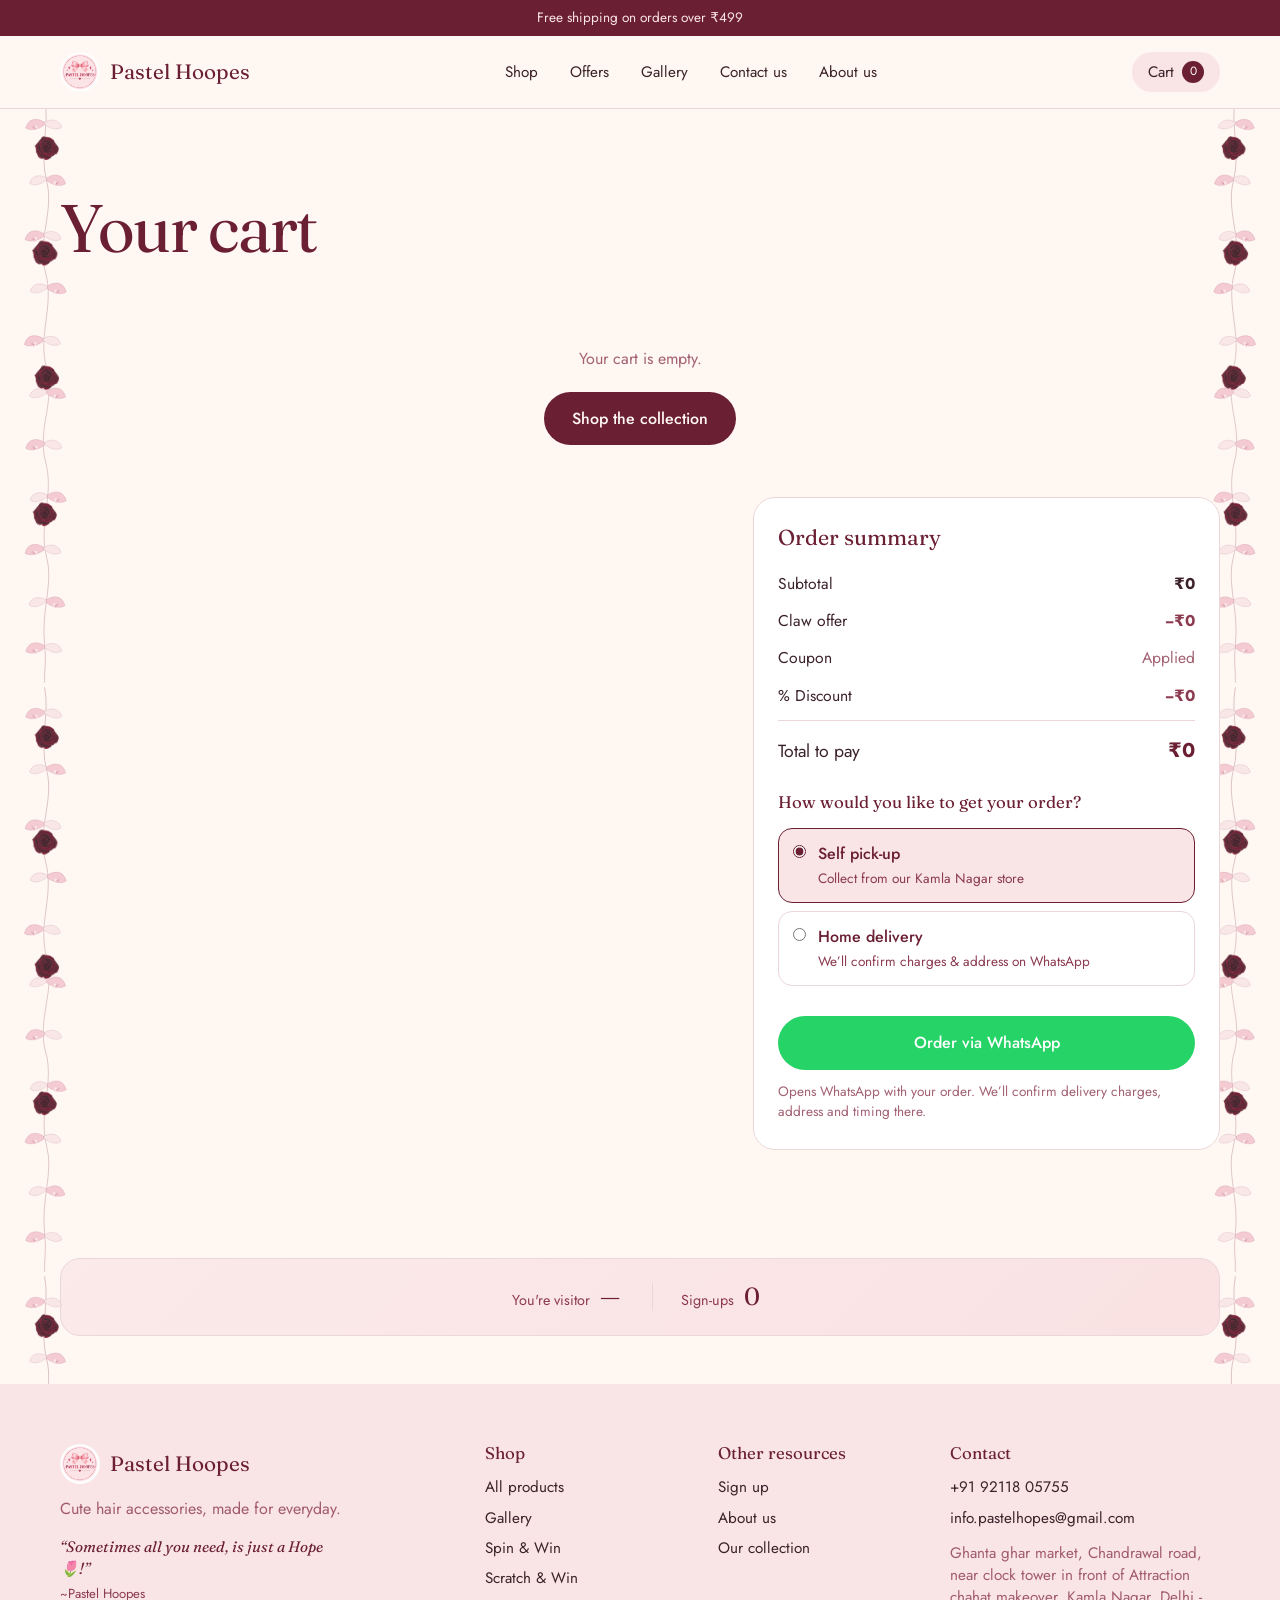
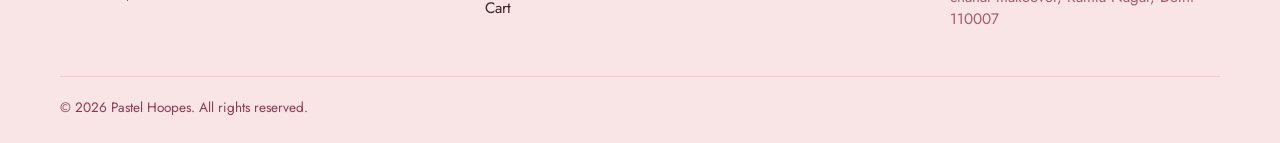
==== commit 024c3e00: "final touches" ====
--- a/pages/cart.html
+++ b/pages/cart.html
@@ -23,12 +23,13 @@
 
   <header class="nav">
     <div class="container nav-inner">
-      <a href="products.html" class="brand"><img src="../public/images/logo.png" alt="Pastel Hoopes logo"><span>Pastel Hoopes</span></a>
+      <a href="../index.html" class="brand"><img src="../public/images/logo.png" alt="Pastel Hoopes logo"><span>Pastel Hoopes</span></a>
       <nav id="menu" class="menu" aria-label="Main">
-        <a href="products.html#shop">Shop</a>
-        <a href="products.html#offers">Offers</a>
-        <a href="products.html#contact">Contact us</a>
-        <a href="products.html#about">About us</a>
+        <a href="../index.html#shop">Shop</a>
+        <a href="../index.html#offers">Offers</a>
+        <a href="gallery.html">Gallery</a>
+        <a href="../index.html#contact">Contact us</a>
+        <a href="../index.html#about">About us</a>
       </nav>
       <div class="nav-actions">
         <a href="cart.html" class="cart-link" aria-label="Cart" aria-current="page">Cart <span id="cart-count" class="badge">0</span></a>
@@ -47,7 +48,7 @@
         <!-- EMPTY -->
         <div id="cart-empty" class="cart-empty" hidden>
           <p class="muted">Your cart is empty.</p>
-          <a href="products.html#shop" class="btn btn-primary">Shop the collection</a>
+          <a href="../index.html#shop" class="btn btn-primary">Shop the collection</a>
         </div>
 
         <!-- FILLED -->
@@ -59,20 +60,26 @@
           <aside class="cart-summary">
             <h2>Order summary</h2>
 
+            <div id="rewards-panel" class="rewards-panel"></div>
+
             <div class="summary-row">
               <span>Subtotal</span>
               <strong id="cart-subtotal">₹0</strong>
+            </div>
+            <div class="summary-row summary-discount" id="cart-claw-row" hidden>
+              <span>Claw offer <em id="cart-claw-code"></em></span>
+              <strong id="cart-claw-amount">−₹0</strong>
             </div>
             <div class="summary-row" id="cart-coupon-row" hidden>
               <span>Coupon <em id="cart-coupon-code"></em></span>
               <span class="muted">Applied</span>
             </div>
             <div class="summary-row summary-discount" id="cart-discount-row" hidden>
-              <span>Discount</span>
+              <span>% Discount</span>
               <strong id="cart-discount">−₹0</strong>
             </div>
             <div class="summary-row summary-total">
-              <span>Total</span>
+              <span>Total to pay</span>
               <strong id="cart-total">₹0</strong>
             </div>
 
@@ -123,22 +130,23 @@
   <footer class="footer">
     <div class="container footer-grid">
       <div>
-        <a href="products.html" class="brand"><img src="../public/images/logo.png" alt=""><span>Pastel Hoopes</span></a>
+        <a href="../index.html" class="brand"><img src="../public/images/logo.png" alt=""><span>Pastel Hoopes</span></a>
         <p class="muted">Cute hair accessories, made for everyday.</p>
         <p class="footer-quote">“Sometimes all you need, is just a Hope 🌷!” <span class="footer-quote-attr">~Pastel Hoopes</span></p>
       </div>
       <div>
         <h3>Shop</h3>
-        <a href="products.html#shop">All products</a>
-        <a href="products.html#offers">Spin &amp; Win</a>
-        <a href="products.html#offers">Scratch &amp; Win</a>
+        <a href="../index.html#shop">All products</a>
+        <a href="gallery.html">Gallery</a>
+        <a href="../index.html#offers">Spin &amp; Win</a>
+        <a href="../index.html#offers">Scratch &amp; Win</a>
         <a href="cart.html">Cart</a>
       </div>
       <div>
         <h3>Other resources</h3>
-        <a href="products.html">Sign up</a>
-        <a href="products.html#about">About us</a>
-        <a href="products.html#shop">Our collection</a>
+        <a href="../index.html">Sign up</a>
+        <a href="../index.html#about">About us</a>
+        <a href="../index.html#shop">Our collection</a>
       </div>
       <div class="footer-contact">
         <h3>Contact</h3>
--- a/css/style.css
+++ b/css/style.css
@@ -112,8 +112,81 @@
 .card { background: #fff; border-radius: var(--radius); overflow: hidden; border: 1px solid var(--line); display: flex; flex-direction: column; transition: transform .3s, box-shadow .3s; }
 .card:hover { transform: translateY(-4px); box-shadow: 0 18px 40px rgba(107,31,51,.1); }
 .card-img { aspect-ratio: 1; background: var(--blush); overflow: hidden; position: relative; }
-.card-img img { width: 100%; height: 100%; object-fit: cover; transition: transform .5s; }
-.card:hover .card-img img { transform: scale(1.05); }
+.card-img .slides-wrap { position: absolute; inset: 0; }
+.card-img .slide {
+  position: absolute; inset: 0;
+  width: 100%; height: 100%;
+  object-fit: cover;
+  opacity: 0;
+  transform: translateX(0);
+  transition: opacity .45s ease, transform .45s ease;
+  pointer-events: none;
+}
+.card-img .slide.active {
+  opacity: 1;
+  z-index: 1;
+  pointer-events: auto;
+}
+.card-img .slide.from-right { animation: slideInFromRight .45s ease forwards; }
+.card-img .slide.from-left  { animation: slideInFromLeft  .45s ease forwards; }
+.card-img .slide.to-left    { animation: slideOutToLeft   .45s ease forwards; }
+.card-img .slide.to-right   { animation: slideOutToRight  .45s ease forwards; }
+
+@keyframes slideInFromRight {
+  from { opacity: 0; transform: translateX(30%); }
+  to   { opacity: 1; transform: translateX(0); }
+}
+@keyframes slideInFromLeft {
+  from { opacity: 0; transform: translateX(-30%); }
+  to   { opacity: 1; transform: translateX(0); }
+}
+@keyframes slideOutToLeft {
+  from { opacity: 1; transform: translateX(0); }
+  to   { opacity: 0; transform: translateX(-30%); }
+}
+@keyframes slideOutToRight {
+  from { opacity: 1; transform: translateX(0); }
+  to   { opacity: 0; transform: translateX(30%); }
+}
+
+/* Arrows – always visible on touch devices, fade in on hover for desktop */
+.card-img .img-arrow {
+  position: absolute; top: 50%; transform: translateY(-50%);
+  z-index: 5; width: 32px; height: 32px;
+  border-radius: 50%; border: none;
+  background: rgba(255,255,255,.85);
+  color: var(--burgundy);
+  font-size: 1.4rem; line-height: 1;
+  display: flex; align-items: center; justify-content: center;
+  cursor: pointer;
+  opacity: 0; transition: opacity .25s, background .2s;
+  box-shadow: 0 2px 8px rgba(0,0,0,.12);
+}
+.card-img .img-prev { left: 8px; }
+.card-img .img-next { right: 8px; }
+.card-img:hover .img-arrow { opacity: 1; }
+.card-img .img-arrow:hover { background: #fff; }
+
+/* Dots */
+.card-img .img-dots {
+  position: absolute; bottom: 10px; left: 50%; transform: translateX(-50%);
+  z-index: 5; display: flex; gap: 5px;
+  opacity: 0; transition: opacity .25s;
+}
+.card-img:hover .img-dots { opacity: 1; }
+.card-img .dot {
+  width: 6px; height: 6px; border-radius: 50%;
+  background: rgba(255,255,255,.55);
+  cursor: pointer; transition: background .2s, transform .2s;
+}
+.card-img .dot.active { background: #fff; transform: scale(1.25); }
+
+/* Mobile / tablet: always show arrows & dots */
+@media (max-width: 900px) {
+  .card-img .img-arrow,
+  .card-img .img-dots { opacity: 1; }
+}
+
 .tag { position: absolute; top: 12px; left: 12px; background: var(--cream); color: var(--burgundy); font-size: .75rem; padding: 4px 12px; border-radius: 999px; }
 .card-body { padding: 18px 20px 20px; display: flex; flex-direction: column; gap: 4px; flex: 1; }
 .card-cat { font-size: .8rem; color: var(--burgundy-soft); }
@@ -618,3 +691,81 @@
   .stat-num { font-size: 1.35rem; }
   .stat-divider { display: none; }
 }
+
+/* Cart rewards panel */
+.rewards-panel { margin-bottom: 20px; }
+.rewards-box {
+  background: var(--blush);
+  border: 1px solid var(--line);
+  border-radius: 16px;
+  padding: 16px;
+  margin-bottom: 8px;
+  text-align: left;
+}
+.rewards-box h3 {
+  font-size: 1.1rem;
+  margin-bottom: 8px;
+}
+.rewards-hint { margin-bottom: 12px; line-height: 1.4; }
+.reward-group { margin-top: 12px; }
+.reward-group-title {
+  font-size: .8rem;
+  text-transform: uppercase;
+  letter-spacing: .06em;
+  color: var(--burgundy-soft);
+  margin-bottom: 8px;
+}
+.reward-option {
+  display: flex;
+  gap: 10px;
+  align-items: flex-start;
+  padding: 10px 12px;
+  margin-bottom: 6px;
+  border: 1.5px solid var(--line);
+  border-radius: 12px;
+  cursor: pointer;
+  background: #fff;
+  transition: border-color .15s, background .15s;
+}
+.reward-option.is-on {
+  border-color: var(--burgundy);
+  background: rgba(249, 228, 230, .5);
+}
+.reward-option.is-disabled {
+  opacity: .55;
+  cursor: not-allowed;
+}
+.reward-option input { margin-top: 3px; accent-color: var(--burgundy); }
+.reward-option strong { color: var(--burgundy); display: block; }
+.reward-option small { display: block; color: var(--burgundy-soft); font-size: .82rem; margin-top: 2px; }
+.rewards-error { color: #8C3A4F; font-size: .92rem; margin-bottom: 10px; }
+.rewards-signup-link { margin-top: 8px; display: inline-block; font-size: .9rem; padding: 8px 16px; }
+.tag-offer {
+  display: inline-block;
+  font-size: .7rem;
+  font-family: var(--sans);
+  font-style: normal;
+  background: var(--burgundy);
+  color: var(--cream);
+  padding: 2px 8px;
+  border-radius: 999px;
+  vertical-align: middle;
+  margin-left: 4px;
+}
+.link-btn {
+  background: none;
+  border: 0;
+  color: var(--burgundy-soft);
+  text-decoration: underline;
+  font-size: .85rem;
+  cursor: pointer;
+  padding: 4px 0;
+  margin-top: 4px;
+}
+.link-btn:hover { color: var(--burgundy); }
+#cart-claw-code, #cart-coupon-code {
+  font-style: normal;
+  font-size: .82rem;
+  color: var(--burgundy-soft);
+  display: block;
+}
